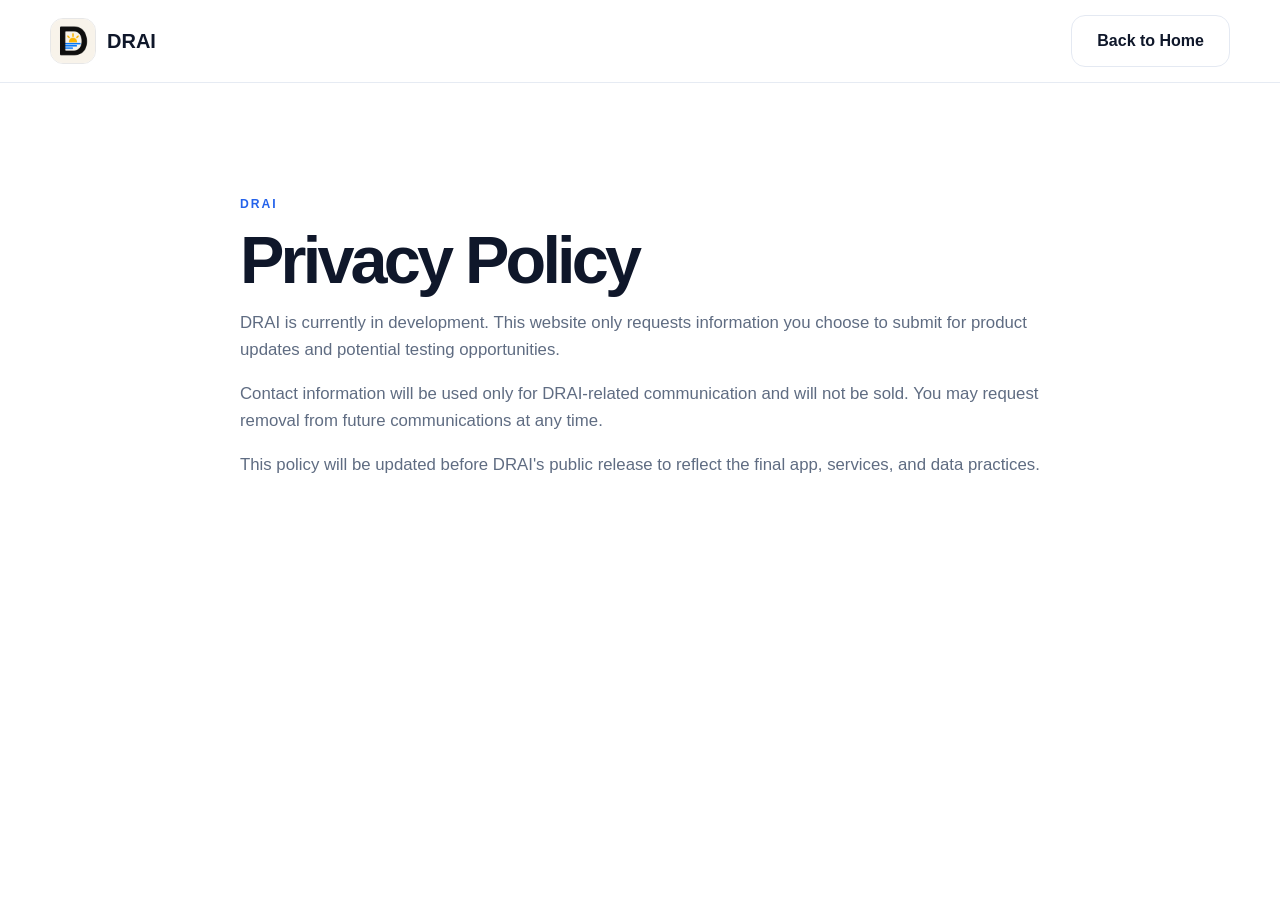
==== privacy.html @ 0951b3e7 "Publish DRAI landing page" ====
<!doctype html><html lang="en"><head><meta charset="utf-8"><meta name="viewport" content="width=device-width,initial-scale=1"><title>Privacy Policy — DRAI</title><link rel="icon" href="assets/drai-icon.png"><link rel="stylesheet" href="styles.css"></head><body><header class="site-header"><a class="brand" href="index.html"><img src="assets/drai-icon.png" alt="DRAI app logo" width="46" height="46"><span>DRAI</span></a><a class="button secondary" href="index.html">Back to Home</a></header><main class="page-width section-space legal-page"><p class="eyebrow">DRAI</p><h2>Privacy Policy</h2><p>DRAI is currently in development. This website only requests information you choose to submit for product updates and potential testing opportunities.</p><p>Contact information will be used only for DRAI-related communication and will not be sold. You may request removal from future communications at any time.</p><p>This policy will be updated before DRAI's public release to reflect the final app, services, and data practices.</p></main></body></html>
---- styles.css ----
:root{--ink:#0f172a;--muted:#5f6c82;--blue:#2563eb;--soft:#f5f7ff;--line:#e4e9f2;--white:#fff;--shadow:0 20px 55px rgba(15,23,42,.09)}
*{box-sizing:border-box}html{scroll-behavior:smooth}body{margin:0;color:var(--ink);background:#fff;font-family:-apple-system,BlinkMacSystemFont,"SF Pro Display","Segoe UI",sans-serif;font-size:16px;line-height:1.6}img,video{display:block;max-width:100%}a{color:inherit}.page-width{width:min(1180px,calc(100% - 40px));margin-inline:auto}.section-space{padding-block:112px}
.site-header{position:sticky;z-index:50;top:0;display:flex;align-items:center;justify-content:space-between;padding:15px max(24px,calc((100vw - 1180px)/2));border-bottom:1px solid rgba(228,233,242,.9);background:rgba(255,255,255,.92);backdrop-filter:blur(18px)}.brand{display:flex;align-items:center;gap:11px;font-size:1.25rem;font-weight:850;text-decoration:none}.brand img,.footer-brand img,.about-content>img{border:1px solid #e7e7e7;border-radius:13px}.menu-button{display:none;border:0;background:none;color:var(--ink);font:inherit;font-weight:750}.site-header nav{display:flex;align-items:center;gap:31px}.site-header nav a{color:#3c4860;font-size:.91rem;font-weight:650;text-decoration:none}.site-header nav a:hover{color:var(--blue)}.nav-cta{padding:10px 19px!important;border-radius:999px;color:#fff!important;background:var(--blue);box-shadow:0 12px 26px rgba(37,99,235,.23)}
.hero{display:grid;grid-template-columns:1.02fr .98fr;align-items:center;min-height:780px;padding-block:80px 100px}.status-pill,.pill-label{display:inline-flex!important;align-items:center;gap:9px;width:max-content!important;margin:0 0 23px!important;padding:7px 14px;border:1px solid #dce4f2;border-radius:999px;color:#516078!important;background:#fff!important;font-size:.82rem!important;font-weight:700}.status-pill span{width:7px;height:7px;border-radius:99px;background:var(--blue)}h1,h2,h3,p{text-wrap:pretty}h1{margin:0;font-size:clamp(3.9rem,6.2vw,6.1rem);line-height:.92;letter-spacing:-.069em}h1 em{color:var(--blue);font-style:normal}.hero-text{max-width:650px;margin:29px 0 0;color:var(--muted);font-size:1.13rem;line-height:1.75}.hero-actions{display:flex;flex-wrap:wrap;gap:12px;margin-top:34px}.button{display:inline-flex;align-items:center;justify-content:center;min-height:52px;padding:0 25px;border:1px solid var(--line);border-radius:14px;font:inherit;font-weight:760;text-decoration:none;cursor:pointer;transition:transform .2s ease,box-shadow .2s ease}.button:hover{transform:translateY(-2px)}.button.primary{border-color:var(--blue);color:#fff;background:var(--blue);box-shadow:0 14px 28px rgba(37,99,235,.22)}.button.secondary{background:#fff}.hero-media{position:relative;display:grid;place-items:center;min-height:640px}.hero-glow{position:absolute;width:520px;height:520px;border-radius:50%;background:radial-gradient(circle,#e5efff 0,#f5f8ff 55%,rgba(255,255,255,0) 72%)}.phone-shell{position:relative;z-index:2;overflow:hidden;width:300px;padding:12px 10px 10px;border:4px solid #152137;border-radius:52px;background:#111827;box-shadow:0 38px 85px rgba(15,23,42,.22)}.phone-shell video{width:100%;aspect-ratio:900/1956;border-radius:39px;object-fit:cover;background:#eef0f7}.phone-speaker{position:absolute;z-index:4;top:20px;left:50%;width:95px;height:27px;border-radius:999px;background:#111827;transform:translateX(-50%)}.floating-chip{position:absolute;z-index:4;padding:10px 14px;border:1px solid #dce6f4;border-radius:999px;background:rgba(255,255,255,.94);box-shadow:0 14px 35px rgba(15,23,42,.1);font-size:.82rem;font-weight:750}.floating-chip span{margin-right:6px;color:var(--blue)}.chip-one{top:150px;right:-5px}.chip-two{bottom:130px;left:-5px}
.section-heading{max-width:820px;margin:0 auto 58px}.section-heading.centered{text-align:center}.eyebrow{margin:0 0 14px;color:var(--blue);font-size:.76rem;font-weight:850;letter-spacing:.16em;text-transform:uppercase}.section-heading h2,.about-content h2,.legal-page h2{margin:0;font-size:clamp(3rem,5.2vw,5rem);line-height:.98;letter-spacing:-.057em}.section-heading h2 span{color:var(--blue)}.section-heading>p:last-child{max-width:760px;margin:23px auto 0;color:var(--muted);font-size:1.08rem}.compact-heading{margin-bottom:52px}
.features-section{background:linear-gradient(180deg,#fff 0,#f8faff 35%,#fff 100%)}.feature-grid{display:grid;grid-template-columns:repeat(3,1fr);gap:18px}.feature-card{overflow:hidden;border:1px solid var(--line);border-radius:26px;background:#fff;box-shadow:0 12px 32px rgba(15,23,42,.06);transition:transform .2s ease,box-shadow .2s ease}.feature-card:hover{transform:translateY(-5px);box-shadow:var(--shadow)}.screen-preview{display:grid;place-items:center;height:300px;padding:22px 20px 0;background:#f7f8fc}.screen-preview img{width:142px;height:278px;border-radius:22px 22px 0 0;object-fit:cover;object-position:top;box-shadow:0 12px 28px rgba(15,23,42,.11)}.card-copy{min-height:235px;padding:27px}.card-copy h3{margin:17px 0 10px;font-size:1.25rem;line-height:1.23;letter-spacing:-.025em}.card-copy p{margin:0;color:var(--muted);font-size:.94rem}.card-icon{color:var(--blue);font-size:1.35rem;font-weight:850}
.insight-section{background:var(--soft)}.insight-heading{margin-bottom:65px}.insight-grid{display:grid;grid-template-columns:.8fr 1.2fr;gap:110px;align-items:center;max-width:980px;margin:auto}.insight-phone{justify-self:center;overflow:hidden;width:330px;padding:10px;border:1px solid #dce3ee;border-radius:46px;background:#fff;box-shadow:var(--shadow)}.insight-phone img{border-radius:37px}.insight-copy ul{display:grid;gap:23px;margin:0;padding:0;list-style:none}.insight-copy li{display:flex;align-items:center;font-size:1.15rem;font-weight:650}.insight-copy li::before{content:"✦";display:grid;place-items:center;flex:0 0 34px;width:34px;height:34px;margin-right:14px;border-radius:50%;color:var(--blue);background:#e7efff;font-size:.9rem}.insight-copy>p{margin:35px 0 0;color:var(--muted);font-size:.92rem}
.steps-grid{display:grid;grid-template-columns:repeat(3,1fr);gap:22px}.steps-grid article{position:relative;min-height:305px;padding:38px;border:1px solid var(--line);border-radius:27px;background:#fff;box-shadow:var(--shadow)}.step-number{position:absolute;top:22px;right:30px;color:#edf1ff;font-size:3.2rem;font-weight:900}.step-icon,.roadmap-icon{display:grid;place-items:center;width:52px;height:52px;border-radius:15px;color:var(--blue);background:#eef2ff;font-size:1.3rem;font-weight:850}.steps-grid h3{margin:31px 0 9px;font-size:1.35rem;letter-spacing:-.025em}.steps-grid p{margin:0;color:var(--muted)}
.roadmap-section{background:linear-gradient(180deg,#fff8fb,#fbfaff)}.roadmap-grid{display:grid;grid-template-columns:repeat(3,1fr);gap:19px}.roadmap-grid article{min-height:285px;padding:31px;border:1px solid var(--line);border-radius:25px;background:#fff;box-shadow:0 12px 34px rgba(15,23,42,.055)}.roadmap-top{display:flex;align-items:center;justify-content:space-between}.roadmap-top small{padding:5px 12px;border-radius:999px;color:var(--blue);background:#edf2ff;font-weight:800}.roadmap-top small.exploring{color:#5c677c;background:#f5f6f9}.roadmap-grid h3{margin:31px 0 11px;font-size:1.28rem;line-height:1.32;letter-spacing:-.025em}.roadmap-grid p{margin:0;color:var(--muted);font-size:.95rem}
.about-section{text-align:center;background:#fff}.about-content{display:flex;flex-direction:column;align-items:center;max-width:850px}.about-content>img{margin-bottom:25px}.about-content>p:not(.eyebrow){max-width:760px;margin:25px auto 0;color:var(--muted);font-size:1.08rem}.instagram-pill{margin-top:27px;padding:10px 18px;border:1px solid var(--line);border-radius:999px;background:#fff;font-weight:750;text-decoration:none}.waitlist-section{background:var(--soft)}.waitlist-card{max-width:800px;margin:auto;padding:42px;border:1px solid var(--line);border-radius:28px;background:#fff;box-shadow:var(--shadow)}.form-row{display:grid;grid-template-columns:1fr 1fr;gap:18px}.waitlist-card label:not(.check-row){display:grid;gap:8px;font-weight:750}.waitlist-card input:not([type=checkbox]){width:100%;min-height:56px;padding:0 16px;border:1px solid #dce2ed;border-radius:13px;color:var(--ink);font:inherit;outline:none}.waitlist-card input:not([type=checkbox]):focus{border-color:var(--blue);box-shadow:0 0 0 4px #eaf1ff}.check-row{display:flex;align-items:center;gap:11px;margin-top:20px;color:#4e5a70}.check-row input{width:20px;height:20px;accent-color:var(--blue)}.form-button{width:100%;margin-top:26px}.privacy-note{margin:20px auto 0;color:#718096;font-size:.82rem;text-align:center}.form-status{min-height:24px;margin:12px 0 0;color:var(--blue);font-weight:700;text-align:center}
.legal-page{max-width:800px}.legal-page p:not(.eyebrow){color:var(--muted);font-size:1.05rem}footer{padding-top:58px;background:#fff}.footer-main{display:grid;grid-template-columns:1fr auto 1fr;align-items:center;gap:35px;padding-bottom:48px}.footer-brand{display:flex;align-items:center;gap:11px}.footer-brand div{display:flex;flex-direction:column}.footer-brand strong{font-size:1.2rem}.footer-brand span{color:var(--muted);font-size:.82rem}.footer-links{display:flex;flex-wrap:wrap;justify-content:center;gap:25px}.footer-links a,.footer-social{color:#4b586e;font-size:.86rem;font-weight:650;text-decoration:none}.footer-social{justify-self:end}.copyright{margin:0;padding:24px;border-top:1px solid var(--line);color:#738097;font-size:.82rem;text-align:center}
@media(max-width:1000px){.hero{grid-template-columns:1fr;padding-top:90px}.hero-copy{max-width:760px}.hero-media{margin-top:45px}.feature-grid{grid-template-columns:repeat(2,1fr)}.insight-grid{gap:60px}.footer-main{grid-template-columns:1fr}.footer-brand{justify-content:center}.footer-social{justify-self:center}}
@media(max-width:720px){.page-width{width:min(100% - 28px,1180px)}.section-space{padding-block:82px}.site-header{padding-inline:18px}.menu-button{display:block}.site-header nav{position:absolute;top:calc(100% + 1px);left:0;right:0;display:none;align-items:stretch;gap:0;padding:12px 18px 20px;border-bottom:1px solid var(--line);background:#fff;box-shadow:0 18px 30px rgba(15,23,42,.08)}.site-header nav.open{display:grid}.site-header nav a{padding:12px 4px}.nav-cta{margin-top:7px;text-align:center}.hero{min-height:auto;padding-block:76px 60px}h1{font-size:clamp(3.15rem,15vw,4.7rem)}.hero-text{font-size:1rem}.hero-media{min-height:570px}.phone-shell{width:262px}.hero-glow{width:380px;height:380px}.floating-chip{font-size:.72rem}.chip-one{right:-5px}.chip-two{left:-5px}.feature-grid,.steps-grid,.roadmap-grid,.insight-grid,.form-row{grid-template-columns:1fr}.screen-preview{height:330px}.screen-preview img{width:156px;height:306px}.insight-grid{gap:45px}.insight-phone{width:min(300px,90%)}.insight-copy li{align-items:flex-start;font-size:1rem}.steps-grid article{min-height:270px}.roadmap-grid article{min-height:260px}.about-content h2{font-size:clamp(2.8rem,13vw,4.2rem)}.waitlist-card{padding:28px 20px}.check-row{align-items:flex-start}.footer-links{gap:15px 20px}}
@media(prefers-reduced-motion:reduce){html{scroll-behavior:auto}.feature-card,.button{transition:none}}
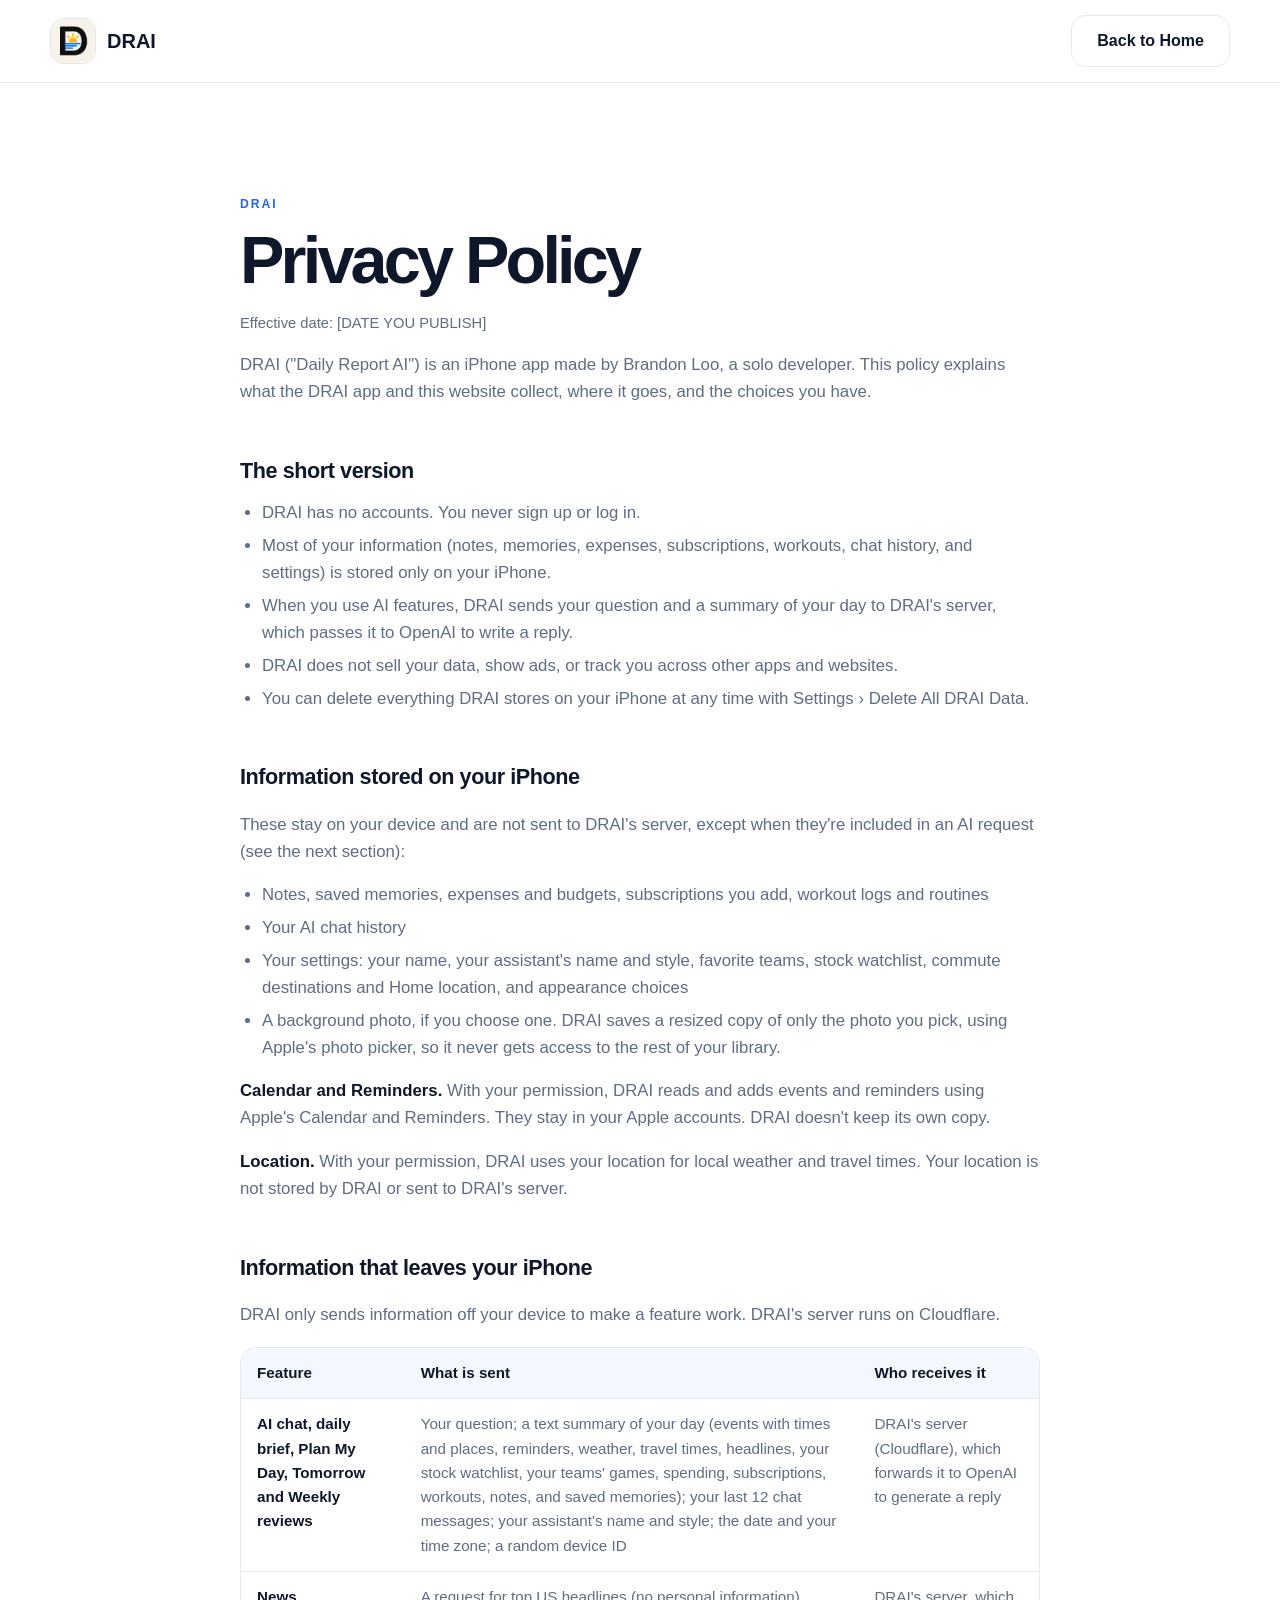
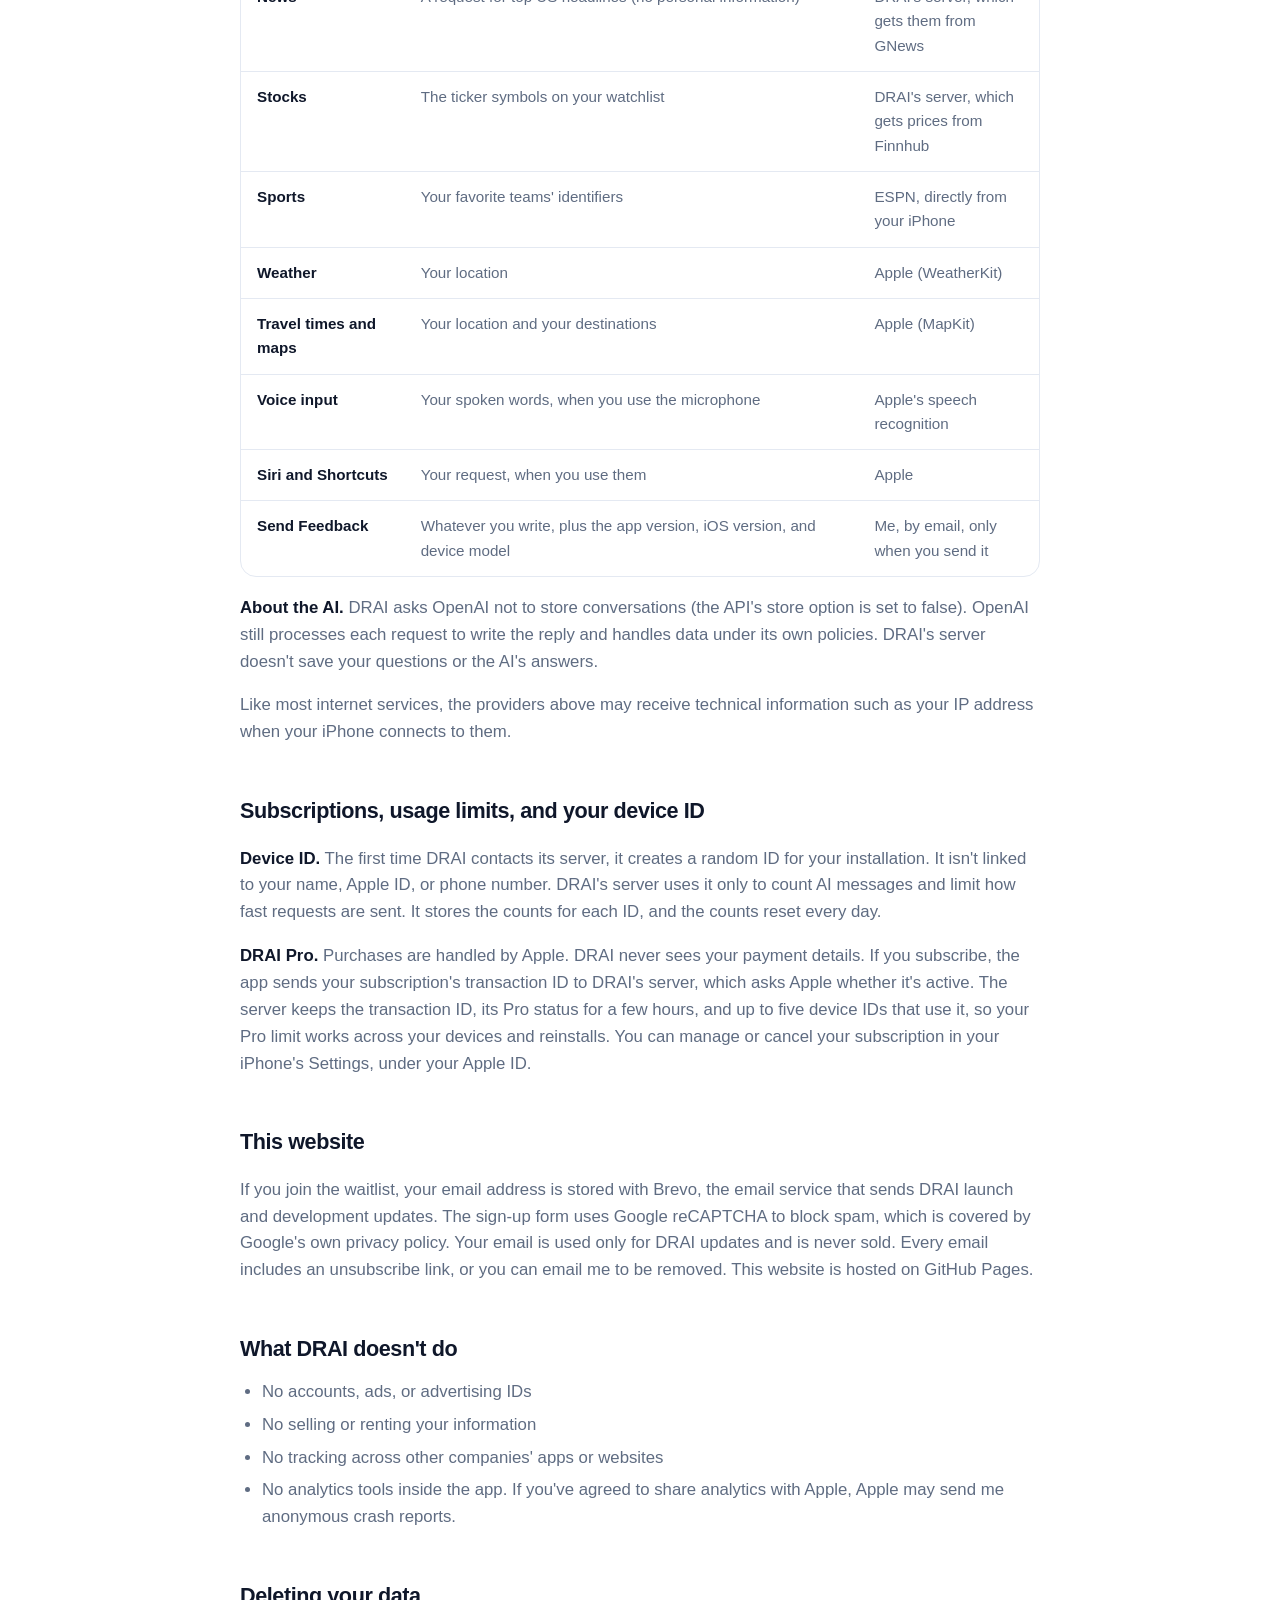
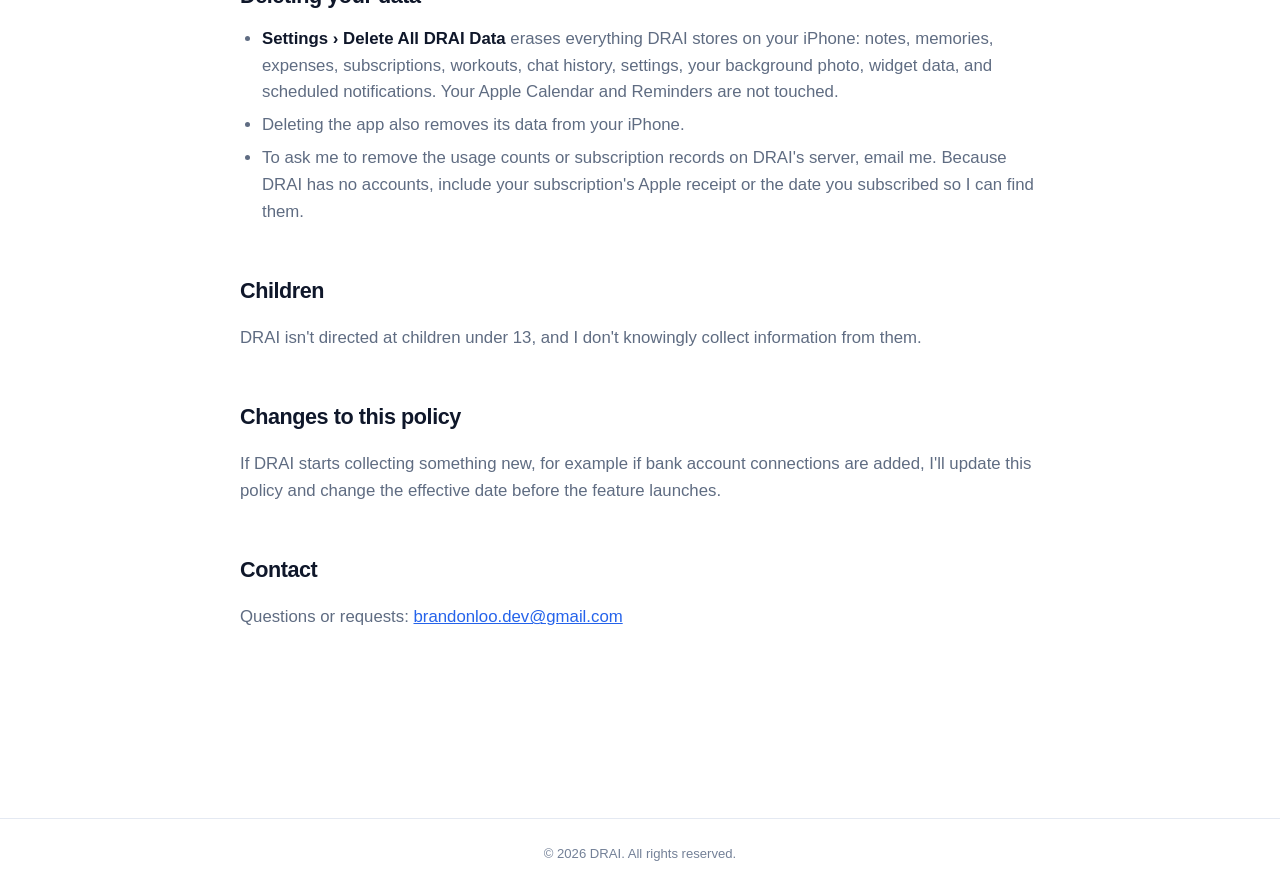
==== commit cd3f9783: "Add full DRAI privacy policy page (not yet published) Replaces the placeholder privacy page with the" ====
--- a/privacy.html
+++ b/privacy.html
@@ -1 +1,78 @@
-<!doctype html><html lang="en"><head><meta charset="utf-8"><meta name="viewport" content="width=device-width,initial-scale=1"><title>Privacy Policy — DRAI</title><link rel="icon" href="assets/drai-icon.png"><link rel="stylesheet" href="styles.css"></head><body><header class="site-header"><a class="brand" href="index.html"><img src="assets/drai-icon.png" alt="DRAI app logo" width="46" height="46"><span>DRAI</span></a><a class="button secondary" href="index.html">Back to Home</a></header><main class="page-width section-space legal-page"><p class="eyebrow">DRAI</p><h2>Privacy Policy</h2><p>DRAI is currently in development. This website only requests information you choose to submit for product updates and potential testing opportunities.</p><p>Contact information will be used only for DRAI-related communication and will not be sold. You may request removal from future communications at any time.</p><p>This policy will be updated before DRAI's public release to reflect the final app, services, and data practices.</p></main></body></html>
+<!doctype html><html lang="en"><head><meta charset="utf-8"><meta name="viewport" content="width=device-width,initial-scale=1"><title>Privacy Policy — DRAI</title><meta name="description" content="How the DRAI app and website handle your information."><link rel="icon" href="assets/drai-icon.png"><link rel="stylesheet" href="styles.css"></head><body><header class="site-header"><a class="brand" href="index.html"><img src="assets/drai-icon.png" alt="DRAI app logo" width="46" height="46"><span>DRAI</span></a><a class="button secondary" href="index.html">Back to Home</a></header>
+<main class="page-width section-space legal-page">
+<p class="eyebrow">DRAI</p>
+<h2>Privacy Policy</h2>
+<p class="legal-date">Effective date: [DATE YOU PUBLISH]</p>
+
+<p>DRAI ("Daily Report AI") is an iPhone app made by Brandon Loo, a solo developer. This policy explains what the DRAI app and this website collect, where it goes, and the choices you have.</p>
+
+<h3>The short version</h3>
+<ul>
+<li>DRAI has no accounts. You never sign up or log in.</li>
+<li>Most of your information (notes, memories, expenses, subscriptions, workouts, chat history, and settings) is stored only on your iPhone.</li>
+<li>When you use AI features, DRAI sends your question and a summary of your day to DRAI's server, which passes it to OpenAI to write a reply.</li>
+<li>DRAI does not sell your data, show ads, or track you across other apps and websites.</li>
+<li>You can delete everything DRAI stores on your iPhone at any time with Settings › Delete All DRAI Data.</li>
+</ul>
+
+<h3>Information stored on your iPhone</h3>
+<p>These stay on your device and are not sent to DRAI's server, except when they're included in an AI request (see the next section):</p>
+<ul>
+<li>Notes, saved memories, expenses and budgets, subscriptions you add, workout logs and routines</li>
+<li>Your AI chat history</li>
+<li>Your settings: your name, your assistant's name and style, favorite teams, stock watchlist, commute destinations and Home location, and appearance choices</li>
+<li>A background photo, if you choose one. DRAI saves a resized copy of only the photo you pick, using Apple's photo picker, so it never gets access to the rest of your library.</li>
+</ul>
+<p><strong>Calendar and Reminders.</strong> With your permission, DRAI reads and adds events and reminders using Apple's Calendar and Reminders. They stay in your Apple accounts. DRAI doesn't keep its own copy.</p>
+<p><strong>Location.</strong> With your permission, DRAI uses your location for local weather and travel times. Your location is not stored by DRAI or sent to DRAI's server.</p>
+
+<h3>Information that leaves your iPhone</h3>
+<p>DRAI only sends information off your device to make a feature work. DRAI's server runs on Cloudflare.</p>
+<div class="legal-table-wrap"><table>
+<thead><tr><th>Feature</th><th>What is sent</th><th>Who receives it</th></tr></thead>
+<tbody>
+<tr><td>AI chat, daily brief, Plan My Day, Tomorrow and Weekly reviews</td><td>Your question; a text summary of your day (events with times and places, reminders, weather, travel times, headlines, your stock watchlist, your teams' games, spending, subscriptions, workouts, notes, and saved memories); your last 12 chat messages; your assistant's name and style; the date and your time zone; a random device ID</td><td>DRAI's server (Cloudflare), which forwards it to OpenAI to generate a reply</td></tr>
+<tr><td>News</td><td>A request for top US headlines (no personal information)</td><td>DRAI's server, which gets them from GNews</td></tr>
+<tr><td>Stocks</td><td>The ticker symbols on your watchlist</td><td>DRAI's server, which gets prices from Finnhub</td></tr>
+<tr><td>Sports</td><td>Your favorite teams' identifiers</td><td>ESPN, directly from your iPhone</td></tr>
+<tr><td>Weather</td><td>Your location</td><td>Apple (WeatherKit)</td></tr>
+<tr><td>Travel times and maps</td><td>Your location and your destinations</td><td>Apple (MapKit)</td></tr>
+<tr><td>Voice input</td><td>Your spoken words, when you use the microphone</td><td>Apple's speech recognition</td></tr>
+<tr><td>Siri and Shortcuts</td><td>Your request, when you use them</td><td>Apple</td></tr>
+<tr><td>Send Feedback</td><td>Whatever you write, plus the app version, iOS version, and device model</td><td>Me, by email, only when you send it</td></tr>
+</tbody></table></div>
+<p><strong>About the AI.</strong> DRAI asks OpenAI not to store conversations (the API's store option is set to false). OpenAI still processes each request to write the reply and handles data under its own policies. DRAI's server doesn't save your questions or the AI's answers.</p>
+<p>Like most internet services, the providers above may receive technical information such as your IP address when your iPhone connects to them.</p>
+
+<h3>Subscriptions, usage limits, and your device ID</h3>
+<p><strong>Device ID.</strong> The first time DRAI contacts its server, it creates a random ID for your installation. It isn't linked to your name, Apple ID, or phone number. DRAI's server uses it only to count AI messages and limit how fast requests are sent. It stores the counts for each ID, and the counts reset every day.</p>
+<p><strong>DRAI Pro.</strong> Purchases are handled by Apple. DRAI never sees your payment details. If you subscribe, the app sends your subscription's transaction ID to DRAI's server, which asks Apple whether it's active. The server keeps the transaction ID, its Pro status for a few hours, and up to five device IDs that use it, so your Pro limit works across your devices and reinstalls. You can manage or cancel your subscription in your iPhone's Settings, under your Apple ID.</p>
+
+<h3>This website</h3>
+<p>If you join the waitlist, your email address is stored with Brevo, the email service that sends DRAI launch and development updates. The sign-up form uses Google reCAPTCHA to block spam, which is covered by Google's own privacy policy. Your email is used only for DRAI updates and is never sold. Every email includes an unsubscribe link, or you can email me to be removed. This website is hosted on GitHub Pages.</p>
+
+<h3>What DRAI doesn't do</h3>
+<ul>
+<li>No accounts, ads, or advertising IDs</li>
+<li>No selling or renting your information</li>
+<li>No tracking across other companies' apps or websites</li>
+<li>No analytics tools inside the app. If you've agreed to share analytics with Apple, Apple may send me anonymous crash reports.</li>
+</ul>
+
+<h3>Deleting your data</h3>
+<ul>
+<li><strong>Settings › Delete All DRAI Data</strong> erases everything DRAI stores on your iPhone: notes, memories, expenses, subscriptions, workouts, chat history, settings, your background photo, widget data, and scheduled notifications. Your Apple Calendar and Reminders are not touched.</li>
+<li>Deleting the app also removes its data from your iPhone.</li>
+<li>To ask me to remove the usage counts or subscription records on DRAI's server, email me. Because DRAI has no accounts, include your subscription's Apple receipt or the date you subscribed so I can find them.</li>
+</ul>
+
+<h3>Children</h3>
+<p>DRAI isn't directed at children under 13, and I don't knowingly collect information from them.</p>
+
+<h3>Changes to this policy</h3>
+<p>If DRAI starts collecting something new, for example if bank account connections are added, I'll update this policy and change the effective date before the feature launches.</p>
+
+<h3>Contact</h3>
+<p>Questions or requests: <a href="mailto:brandonloo.dev@gmail.com">brandonloo.dev@gmail.com</a></p>
+</main>
+<footer><p class="copyright">© <span id="year"></span> DRAI. All rights reserved.</p></footer><script>document.getElementById("year").textContent=new Date().getFullYear()</script></body></html>
--- a/styles.css
+++ b/styles.css
@@ -12,3 +12,4 @@
 @media(max-width:1000px){.hero{grid-template-columns:1fr;padding-top:90px}.hero-copy{max-width:760px}.hero-media{margin-top:45px}.feature-grid{grid-template-columns:repeat(2,1fr)}.insight-grid{gap:60px}.footer-main{grid-template-columns:1fr}.footer-brand{justify-content:center}.footer-social{justify-self:center}}
 @media(max-width:720px){.page-width{width:min(100% - 28px,1180px)}.section-space{padding-block:82px}.site-header{padding-inline:18px}.menu-button{display:block}.site-header nav{position:absolute;top:calc(100% + 1px);left:0;right:0;display:none;align-items:stretch;gap:0;padding:12px 18px 20px;border-bottom:1px solid var(--line);background:#fff;box-shadow:0 18px 30px rgba(15,23,42,.08)}.site-header nav.open{display:grid}.site-header nav a{padding:12px 4px}.nav-cta{margin-top:7px;text-align:center}.hero{min-height:auto;padding-block:76px 60px}h1{font-size:clamp(3.15rem,15vw,4.7rem)}.hero-text{font-size:1rem}.hero-media{min-height:570px}.phone-shell{width:262px}.hero-glow{width:380px;height:380px}.floating-chip{font-size:.72rem}.chip-one{right:-5px}.chip-two{left:-5px}.feature-grid,.steps-grid,.roadmap-grid,.insight-grid,.form-row{grid-template-columns:1fr}.screen-preview{height:330px}.screen-preview img{width:156px;height:306px}.insight-grid{gap:45px}.insight-phone{width:min(300px,90%)}.insight-copy li{align-items:flex-start;font-size:1rem}.steps-grid article{min-height:270px}.roadmap-grid article{min-height:260px}.about-content h2{font-size:clamp(2.8rem,13vw,4.2rem)}.waitlist-card{padding:28px 20px}.check-row{align-items:flex-start}.footer-links{gap:15px 20px}}
 @media(prefers-reduced-motion:reduce){html{scroll-behavior:auto}.feature-card,.button{transition:none}}
+.legal-page h3{margin:48px 0 12px;font-size:1.35rem;letter-spacing:-.02em}.legal-page ul{margin:0 0 16px;padding-left:22px;color:var(--muted);font-size:1.05rem}.legal-page li{margin:6px 0}.legal-page strong{color:var(--ink)}.legal-page a{color:var(--blue)}.legal-date{margin-top:18px;font-size:.92rem!important}.legal-table-wrap{overflow-x:auto;margin:18px 0;border:1px solid var(--line);border-radius:16px}.legal-page table{width:100%;min-width:620px;border-collapse:collapse;font-size:.95rem}.legal-page th,.legal-page td{padding:13px 16px;border-bottom:1px solid var(--line);text-align:left;vertical-align:top}.legal-page th{color:var(--ink);background:var(--soft);font-weight:750}.legal-page td{color:var(--muted)}.legal-page tr:last-child td{border-bottom:0}.legal-page td:first-child{color:var(--ink);font-weight:650}
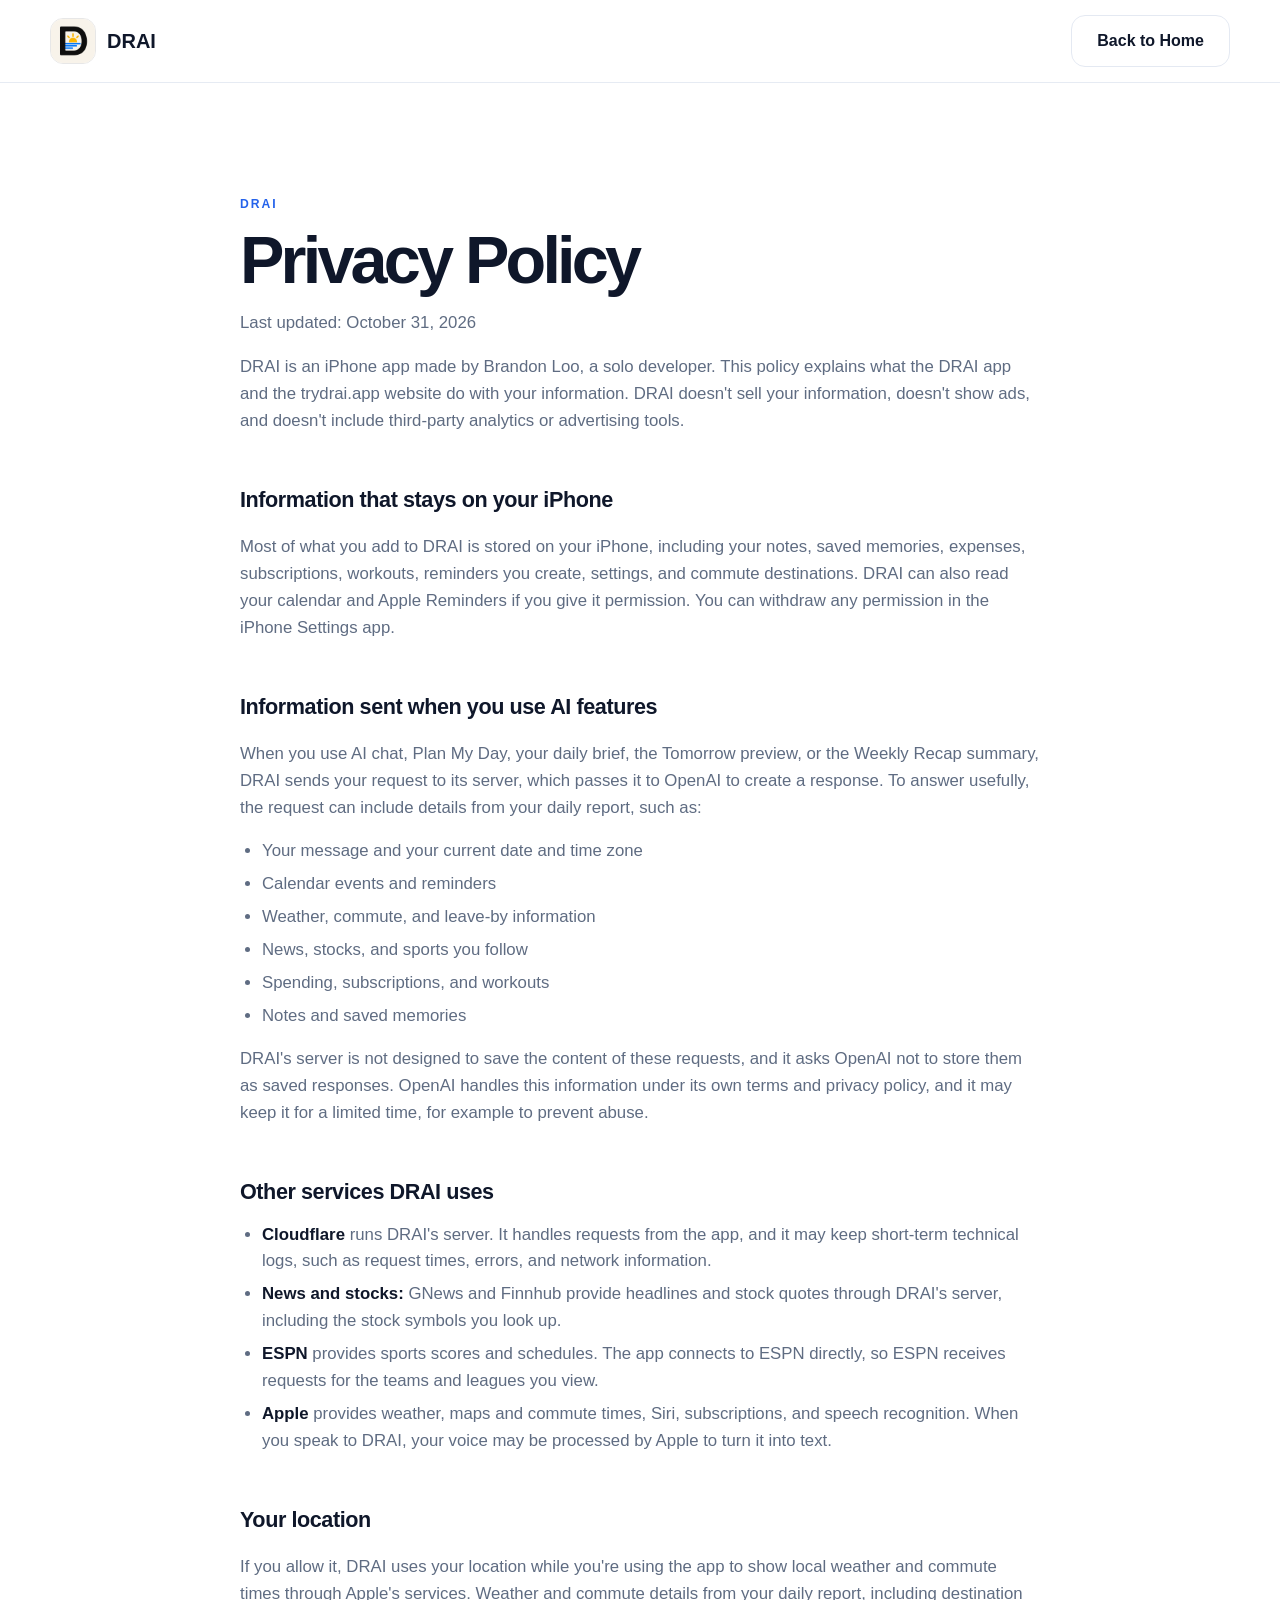
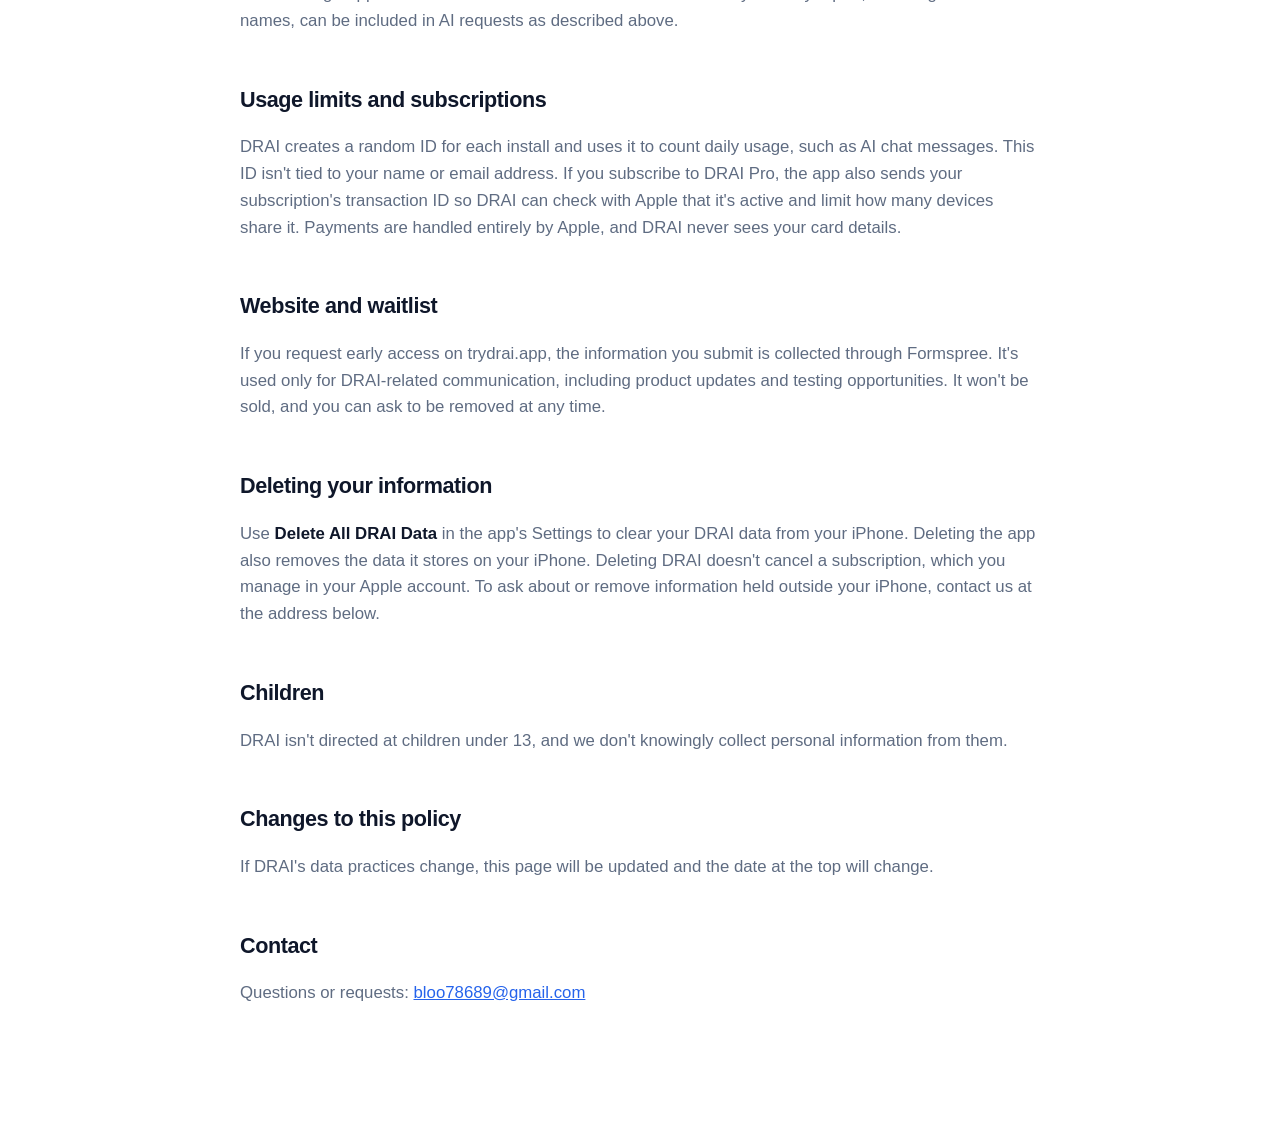
==== commit e38db939: "Replace placeholder with full privacy policy Co-Authored-By: Claude Opus 5.5 <noreply@anthropic.com>" ====
--- a/privacy.html
+++ b/privacy.html
@@ -1,78 +1,48 @@
-<!doctype html><html lang="en"><head><meta charset="utf-8"><meta name="viewport" content="width=device-width,initial-scale=1"><title>Privacy Policy — DRAI</title><meta name="description" content="How the DRAI app and website handle your information."><link rel="icon" href="assets/drai-icon.png"><link rel="stylesheet" href="styles.css"></head><body><header class="site-header"><a class="brand" href="index.html"><img src="assets/drai-icon.png" alt="DRAI app logo" width="46" height="46"><span>DRAI</span></a><a class="button secondary" href="index.html">Back to Home</a></header>
-<main class="page-width section-space legal-page">
-<p class="eyebrow">DRAI</p>
-<h2>Privacy Policy</h2>
-<p class="legal-date">Effective date: [DATE YOU PUBLISH]</p>
+<!doctype html><html lang="en"><head><meta charset="utf-8"><meta name="viewport" content="width=device-width,initial-scale=1"><title>Privacy Policy — DRAI</title><link rel="icon" href="assets/drai-icon.png"><link rel="stylesheet" href="styles.css"></head><body><header class="site-header"><a class="brand" href="index.html"><img src="assets/drai-icon.png" alt="DRAI app logo" width="46" height="46"><span>DRAI</span></a><a class="button secondary" href="index.html">Back to Home</a></header><main class="page-width section-space legal-page"><p class="eyebrow">DRAI</p><h2>Privacy Policy</h2>
+<p>Last updated: October 31, 2026</p>
+<p>DRAI is an iPhone app made by Brandon Loo, a solo developer. This policy explains what the DRAI app and the trydrai.app website do with your information. DRAI doesn't sell your information, doesn't show ads, and doesn't include third-party analytics or advertising tools.</p>
 
-<p>DRAI ("Daily Report AI") is an iPhone app made by Brandon Loo, a solo developer. This policy explains what the DRAI app and this website collect, where it goes, and the choices you have.</p>
+<h3>Information that stays on your iPhone</h3>
+<p>Most of what you add to DRAI is stored on your iPhone, including your notes, saved memories, expenses, subscriptions, workouts, reminders you create, settings, and commute destinations. DRAI can also read your calendar and Apple Reminders if you give it permission. You can withdraw any permission in the iPhone Settings app.</p>
 
-<h3>The short version</h3>
+<h3>Information sent when you use AI features</h3>
+<p>When you use AI chat, Plan My Day, your daily brief, the Tomorrow preview, or the Weekly Recap summary, DRAI sends your request to its server, which passes it to OpenAI to create a response. To answer usefully, the request can include details from your daily report, such as:</p>
 <ul>
-<li>DRAI has no accounts. You never sign up or log in.</li>
-<li>Most of your information (notes, memories, expenses, subscriptions, workouts, chat history, and settings) is stored only on your iPhone.</li>
-<li>When you use AI features, DRAI sends your question and a summary of your day to DRAI's server, which passes it to OpenAI to write a reply.</li>
-<li>DRAI does not sell your data, show ads, or track you across other apps and websites.</li>
-<li>You can delete everything DRAI stores on your iPhone at any time with Settings › Delete All DRAI Data.</li>
+<li>Your message and your current date and time zone</li>
+<li>Calendar events and reminders</li>
+<li>Weather, commute, and leave-by information</li>
+<li>News, stocks, and sports you follow</li>
+<li>Spending, subscriptions, and workouts</li>
+<li>Notes and saved memories</li>
+</ul>
+<p>DRAI's server is not designed to save the content of these requests, and it asks OpenAI not to store them as saved responses. OpenAI handles this information under its own terms and privacy policy, and it may keep it for a limited time, for example to prevent abuse.</p>
+
+<h3>Other services DRAI uses</h3>
+<ul>
+<li><strong>Cloudflare</strong> runs DRAI's server. It handles requests from the app, and it may keep short-term technical logs, such as request times, errors, and network information.</li>
+<li><strong>News and stocks:</strong> GNews and Finnhub provide headlines and stock quotes through DRAI's server, including the stock symbols you look up.</li>
+<li><strong>ESPN</strong> provides sports scores and schedules. The app connects to ESPN directly, so ESPN receives requests for the teams and leagues you view.</li>
+<li><strong>Apple</strong> provides weather, maps and commute times, Siri, subscriptions, and speech recognition. When you speak to DRAI, your voice may be processed by Apple to turn it into text.</li>
 </ul>
 
-<h3>Information stored on your iPhone</h3>
-<p>These stay on your device and are not sent to DRAI's server, except when they're included in an AI request (see the next section):</p>
-<ul>
-<li>Notes, saved memories, expenses and budgets, subscriptions you add, workout logs and routines</li>
-<li>Your AI chat history</li>
-<li>Your settings: your name, your assistant's name and style, favorite teams, stock watchlist, commute destinations and Home location, and appearance choices</li>
-<li>A background photo, if you choose one. DRAI saves a resized copy of only the photo you pick, using Apple's photo picker, so it never gets access to the rest of your library.</li>
-</ul>
-<p><strong>Calendar and Reminders.</strong> With your permission, DRAI reads and adds events and reminders using Apple's Calendar and Reminders. They stay in your Apple accounts. DRAI doesn't keep its own copy.</p>
-<p><strong>Location.</strong> With your permission, DRAI uses your location for local weather and travel times. Your location is not stored by DRAI or sent to DRAI's server.</p>
+<h3>Your location</h3>
+<p>If you allow it, DRAI uses your location while you're using the app to show local weather and commute times through Apple's services. Weather and commute details from your daily report, including destination names, can be included in AI requests as described above.</p>
 
-<h3>Information that leaves your iPhone</h3>
-<p>DRAI only sends information off your device to make a feature work. DRAI's server runs on Cloudflare.</p>
-<div class="legal-table-wrap"><table>
-<thead><tr><th>Feature</th><th>What is sent</th><th>Who receives it</th></tr></thead>
-<tbody>
-<tr><td>AI chat, daily brief, Plan My Day, Tomorrow and Weekly reviews</td><td>Your question; a text summary of your day (events with times and places, reminders, weather, travel times, headlines, your stock watchlist, your teams' games, spending, subscriptions, workouts, notes, and saved memories); your last 12 chat messages; your assistant's name and style; the date and your time zone; a random device ID</td><td>DRAI's server (Cloudflare), which forwards it to OpenAI to generate a reply</td></tr>
-<tr><td>News</td><td>A request for top US headlines (no personal information)</td><td>DRAI's server, which gets them from GNews</td></tr>
-<tr><td>Stocks</td><td>The ticker symbols on your watchlist</td><td>DRAI's server, which gets prices from Finnhub</td></tr>
-<tr><td>Sports</td><td>Your favorite teams' identifiers</td><td>ESPN, directly from your iPhone</td></tr>
-<tr><td>Weather</td><td>Your location</td><td>Apple (WeatherKit)</td></tr>
-<tr><td>Travel times and maps</td><td>Your location and your destinations</td><td>Apple (MapKit)</td></tr>
-<tr><td>Voice input</td><td>Your spoken words, when you use the microphone</td><td>Apple's speech recognition</td></tr>
-<tr><td>Siri and Shortcuts</td><td>Your request, when you use them</td><td>Apple</td></tr>
-<tr><td>Send Feedback</td><td>Whatever you write, plus the app version, iOS version, and device model</td><td>Me, by email, only when you send it</td></tr>
-</tbody></table></div>
-<p><strong>About the AI.</strong> DRAI asks OpenAI not to store conversations (the API's store option is set to false). OpenAI still processes each request to write the reply and handles data under its own policies. DRAI's server doesn't save your questions or the AI's answers.</p>
-<p>Like most internet services, the providers above may receive technical information such as your IP address when your iPhone connects to them.</p>
+<h3>Usage limits and subscriptions</h3>
+<p>DRAI creates a random ID for each install and uses it to count daily usage, such as AI chat messages. This ID isn't tied to your name or email address. If you subscribe to DRAI Pro, the app also sends your subscription's transaction ID so DRAI can check with Apple that it's active and limit how many devices share it. Payments are handled entirely by Apple, and DRAI never sees your card details.</p>
 
-<h3>Subscriptions, usage limits, and your device ID</h3>
-<p><strong>Device ID.</strong> The first time DRAI contacts its server, it creates a random ID for your installation. It isn't linked to your name, Apple ID, or phone number. DRAI's server uses it only to count AI messages and limit how fast requests are sent. It stores the counts for each ID, and the counts reset every day.</p>
-<p><strong>DRAI Pro.</strong> Purchases are handled by Apple. DRAI never sees your payment details. If you subscribe, the app sends your subscription's transaction ID to DRAI's server, which asks Apple whether it's active. The server keeps the transaction ID, its Pro status for a few hours, and up to five device IDs that use it, so your Pro limit works across your devices and reinstalls. You can manage or cancel your subscription in your iPhone's Settings, under your Apple ID.</p>
+<h3>Website and waitlist</h3>
+<p>If you request early access on trydrai.app, the information you submit is collected through Formspree. It's used only for DRAI-related communication, including product updates and testing opportunities. It won't be sold, and you can ask to be removed at any time.</p>
 
-<h3>This website</h3>
-<p>If you join the waitlist, your email address is stored with Brevo, the email service that sends DRAI launch and development updates. The sign-up form uses Google reCAPTCHA to block spam, which is covered by Google's own privacy policy. Your email is used only for DRAI updates and is never sold. Every email includes an unsubscribe link, or you can email me to be removed. This website is hosted on GitHub Pages.</p>
-
-<h3>What DRAI doesn't do</h3>
-<ul>
-<li>No accounts, ads, or advertising IDs</li>
-<li>No selling or renting your information</li>
-<li>No tracking across other companies' apps or websites</li>
-<li>No analytics tools inside the app. If you've agreed to share analytics with Apple, Apple may send me anonymous crash reports.</li>
-</ul>
-
-<h3>Deleting your data</h3>
-<ul>
-<li><strong>Settings › Delete All DRAI Data</strong> erases everything DRAI stores on your iPhone: notes, memories, expenses, subscriptions, workouts, chat history, settings, your background photo, widget data, and scheduled notifications. Your Apple Calendar and Reminders are not touched.</li>
-<li>Deleting the app also removes its data from your iPhone.</li>
-<li>To ask me to remove the usage counts or subscription records on DRAI's server, email me. Because DRAI has no accounts, include your subscription's Apple receipt or the date you subscribed so I can find them.</li>
-</ul>
+<h3>Deleting your information</h3>
+<p>Use <strong>Delete All DRAI Data</strong> in the app's Settings to clear your DRAI data from your iPhone. Deleting the app also removes the data it stores on your iPhone. Deleting DRAI doesn't cancel a subscription, which you manage in your Apple account. To ask about or remove information held outside your iPhone, contact us at the address below.</p>
 
 <h3>Children</h3>
-<p>DRAI isn't directed at children under 13, and I don't knowingly collect information from them.</p>
+<p>DRAI isn't directed at children under 13, and we don't knowingly collect personal information from them.</p>
 
 <h3>Changes to this policy</h3>
-<p>If DRAI starts collecting something new, for example if bank account connections are added, I'll update this policy and change the effective date before the feature launches.</p>
+<p>If DRAI's data practices change, this page will be updated and the date at the top will change.</p>
 
 <h3>Contact</h3>
-<p>Questions or requests: <a href="mailto:brandonloo.dev@gmail.com">brandonloo.dev@gmail.com</a></p>
-</main>
-<footer><p class="copyright">© <span id="year"></span> DRAI. All rights reserved.</p></footer><script>document.getElementById("year").textContent=new Date().getFullYear()</script></body></html>
+<p>Questions or requests: <a href="mailto:bloo78689@gmail.com">bloo78689@gmail.com</a></p>
+</main></body></html>
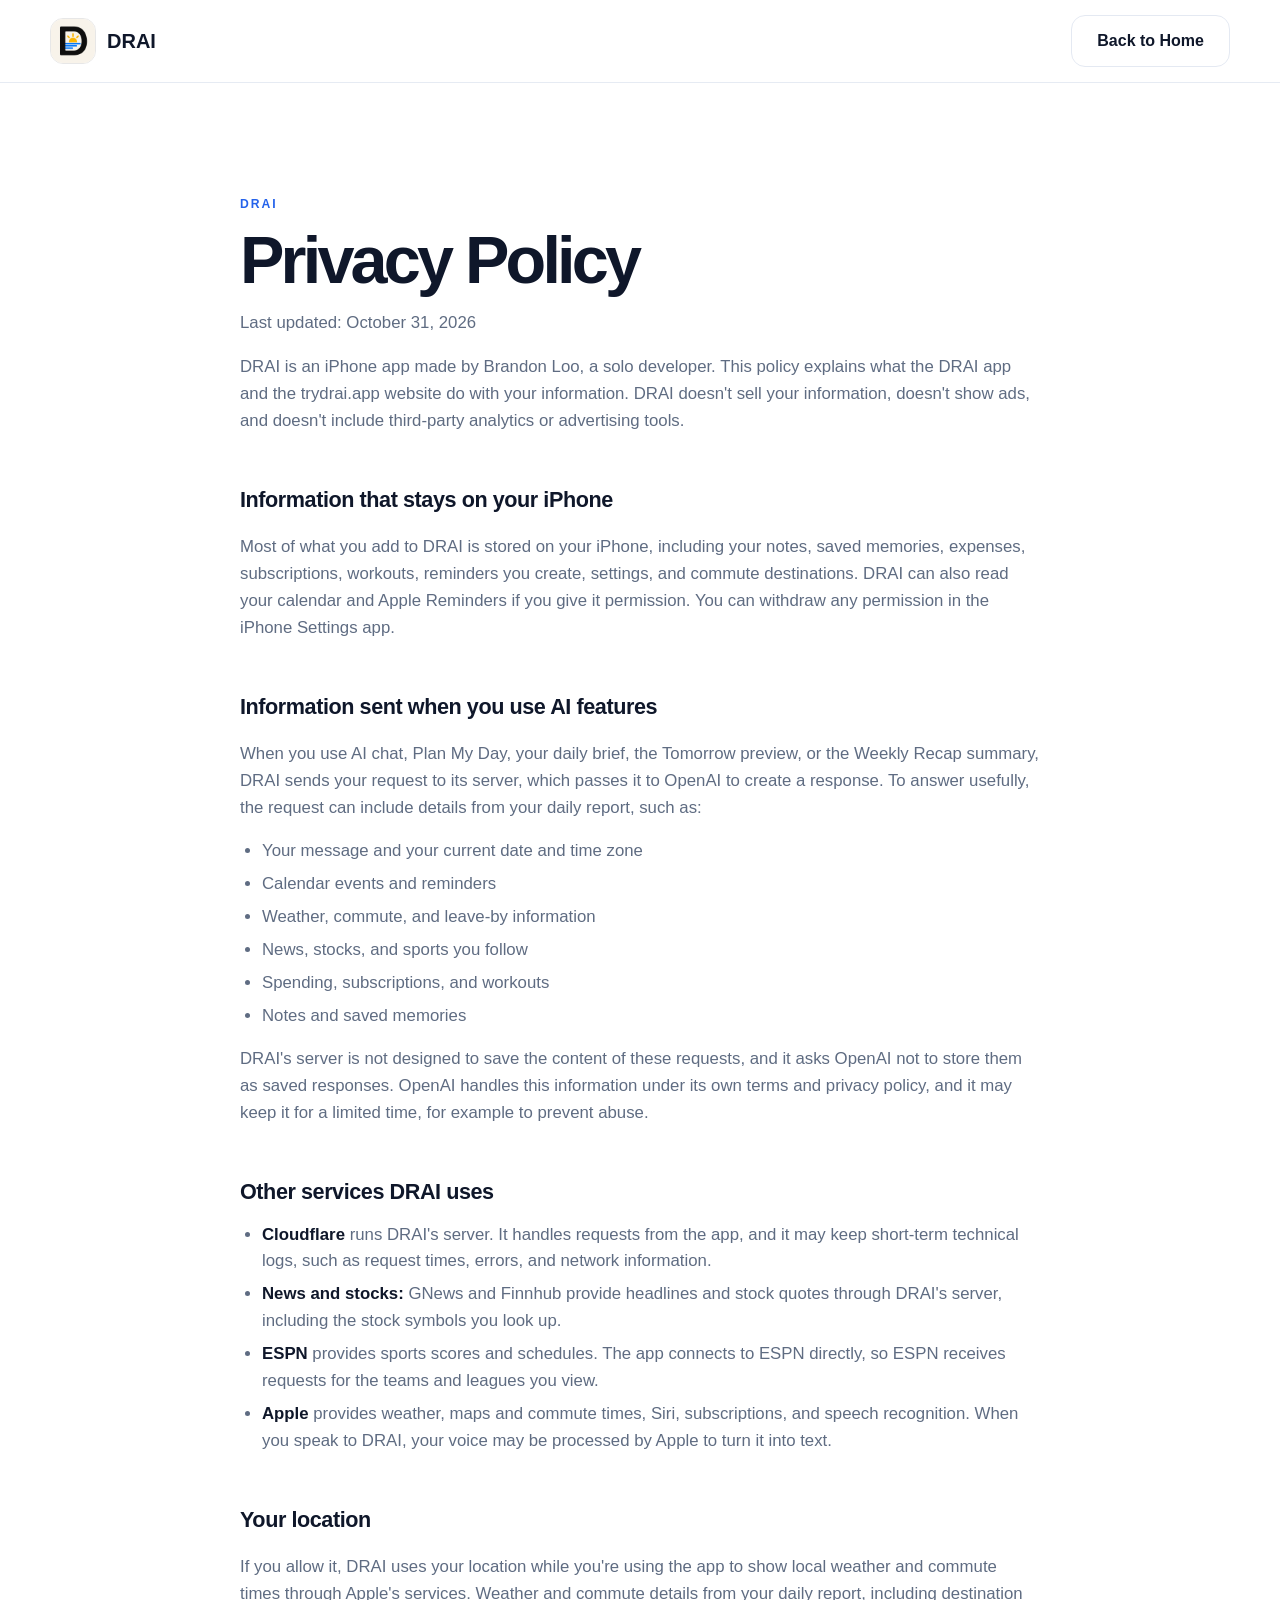
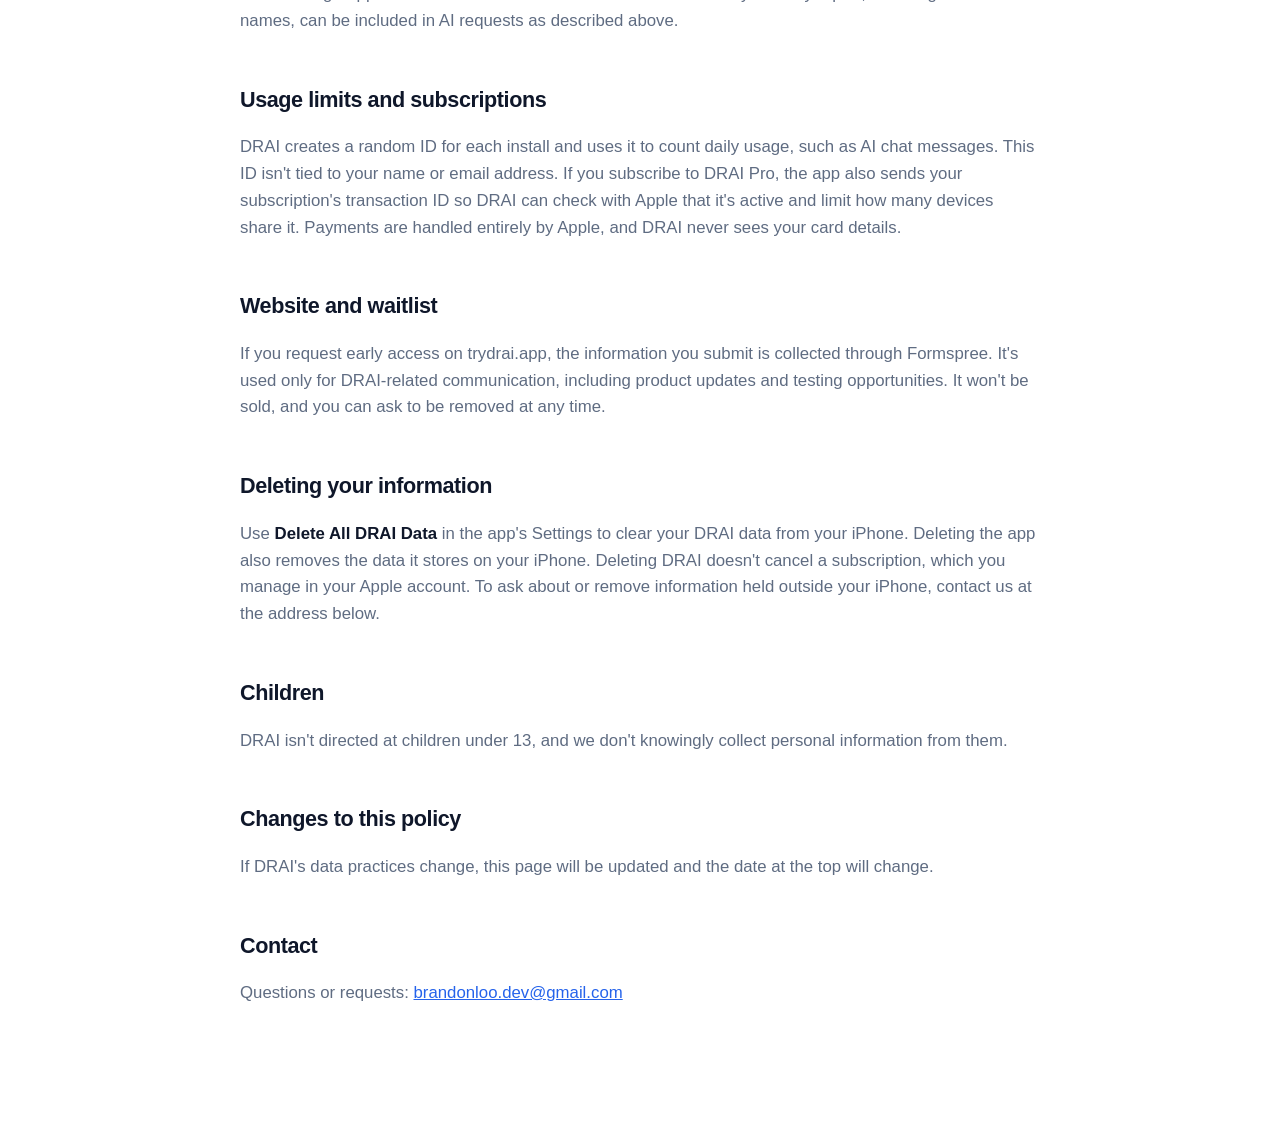
==== commit 45585fb3: "Update the privacy policy contact email Co-Authored-By: Claude Opus 5.5 <noreply@anthropic.com>" ====
--- a/privacy.html
+++ b/privacy.html
@@ -44,5 +44,5 @@
 <p>If DRAI's data practices change, this page will be updated and the date at the top will change.</p>
 
 <h3>Contact</h3>
-<p>Questions or requests: <a href="mailto:bloo78689@gmail.com">bloo78689@gmail.com</a></p>
+<p>Questions or requests: <a href="mailto:brandonloo.dev@gmail.com">brandonloo.dev@gmail.com</a></p>
 </main></body></html>
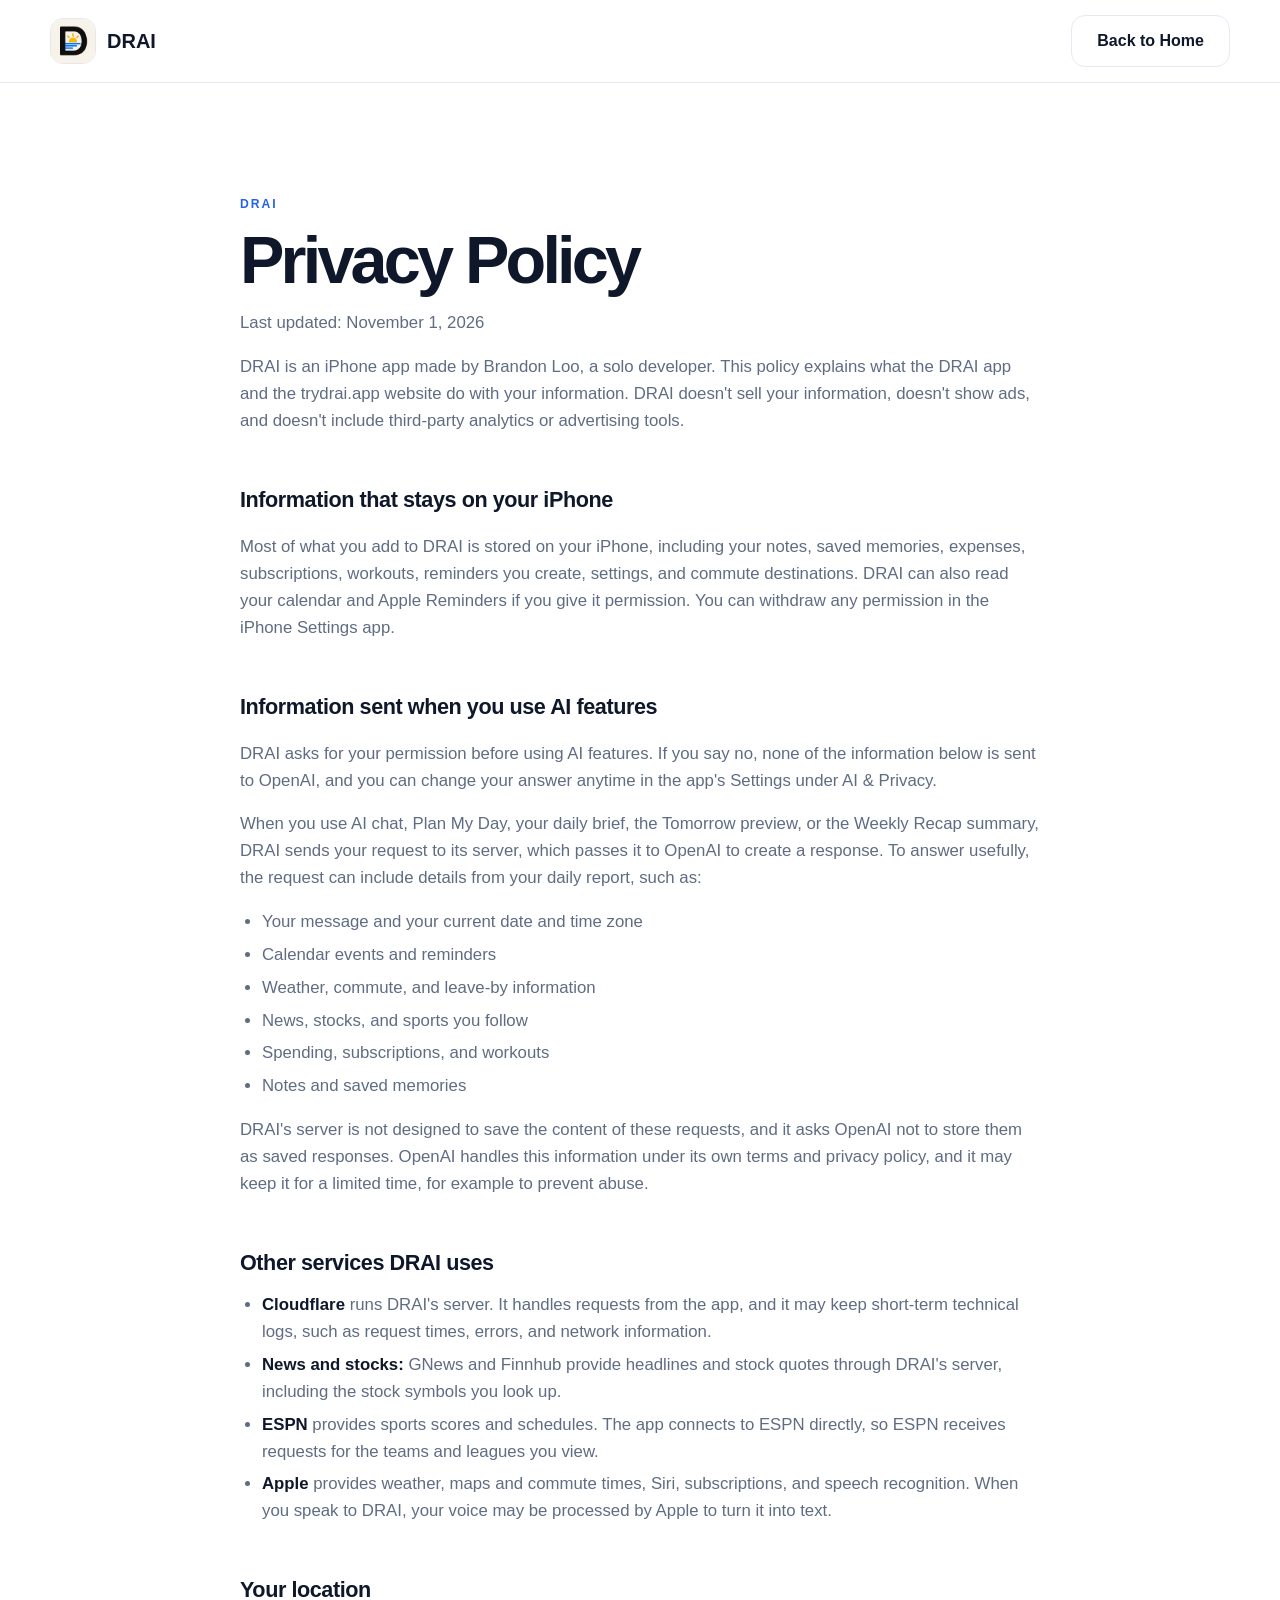
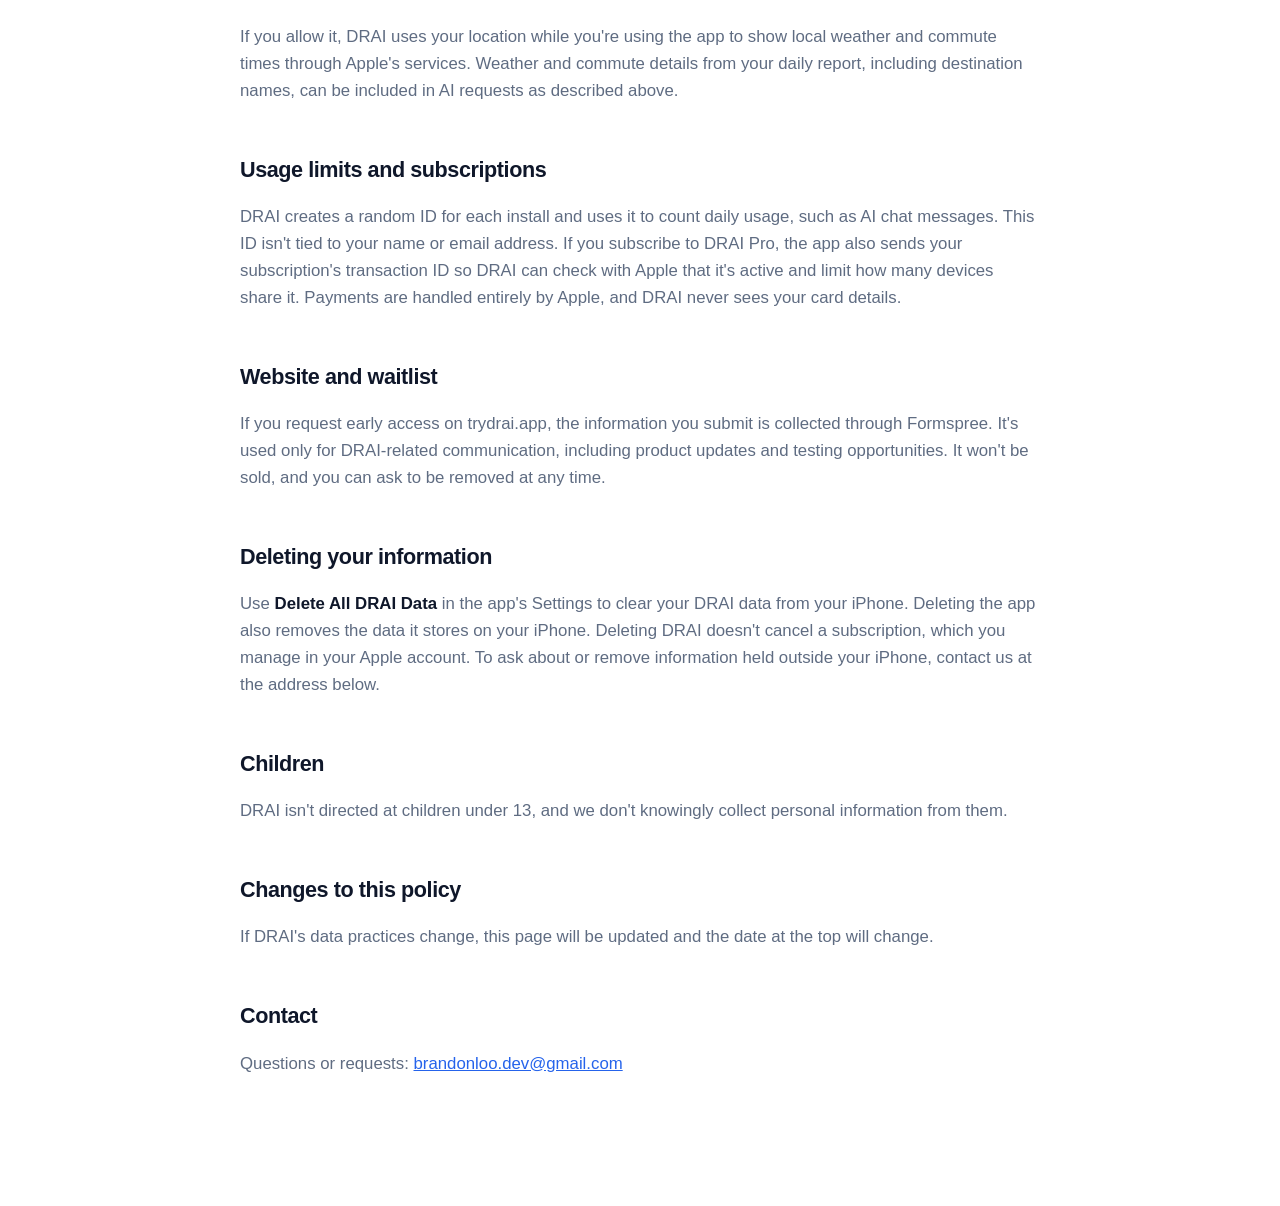
==== commit 9cc5bdc3: "Add a Support page and publish the real Terms of Use Replace the pre-launch Terms placeholder, say i" ====
--- a/privacy.html
+++ b/privacy.html
@@ -1,11 +1,12 @@
 <!doctype html><html lang="en"><head><meta charset="utf-8"><meta name="viewport" content="width=device-width,initial-scale=1"><title>Privacy Policy — DRAI</title><link rel="icon" href="assets/drai-icon.png"><link rel="stylesheet" href="styles.css"></head><body><header class="site-header"><a class="brand" href="index.html"><img src="assets/drai-icon.png" alt="DRAI app logo" width="46" height="46"><span>DRAI</span></a><a class="button secondary" href="index.html">Back to Home</a></header><main class="page-width section-space legal-page"><p class="eyebrow">DRAI</p><h2>Privacy Policy</h2>
-<p>Last updated: October 31, 2026</p>
+<p>Last updated: November 1, 2026</p>
 <p>DRAI is an iPhone app made by Brandon Loo, a solo developer. This policy explains what the DRAI app and the trydrai.app website do with your information. DRAI doesn't sell your information, doesn't show ads, and doesn't include third-party analytics or advertising tools.</p>
 
 <h3>Information that stays on your iPhone</h3>
 <p>Most of what you add to DRAI is stored on your iPhone, including your notes, saved memories, expenses, subscriptions, workouts, reminders you create, settings, and commute destinations. DRAI can also read your calendar and Apple Reminders if you give it permission. You can withdraw any permission in the iPhone Settings app.</p>
 
 <h3>Information sent when you use AI features</h3>
+<p>DRAI asks for your permission before using AI features. If you say no, none of the information below is sent to OpenAI, and you can change your answer anytime in the app's Settings under AI &amp; Privacy.</p>
 <p>When you use AI chat, Plan My Day, your daily brief, the Tomorrow preview, or the Weekly Recap summary, DRAI sends your request to its server, which passes it to OpenAI to create a response. To answer usefully, the request can include details from your daily report, such as:</p>
 <ul>
 <li>Your message and your current date and time zone</li>
